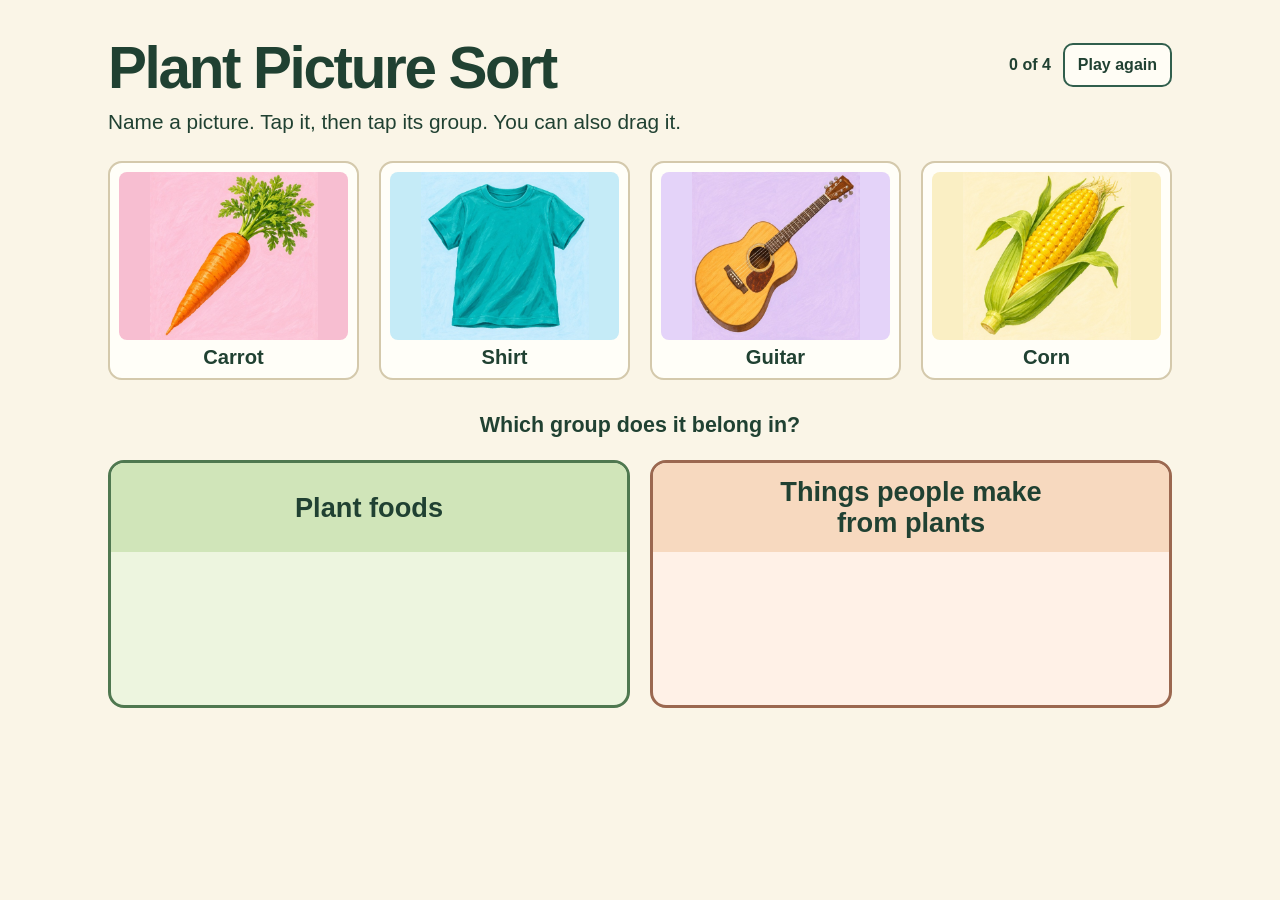
==== plant-picture-sort/index.html @ 2359db8f "Publish Plants and People picture sort" ====
<!doctype html>
<html lang="en">
<head>
<meta charset="utf-8">
<meta name="viewport" content="width=device-width, initial-scale=1">
<title>Plant Foods and Products Sort</title>
<style>
  :root {
    color-scheme: light;
    font-family: "Arial Rounded MT Bold", "Trebuchet MS", Arial, sans-serif;
    color: #204132;
    background: #faf5e7;
    --ink: #204132;
    --match: #286245;
    --focus: #1e5cb0;
  }
  * { box-sizing: border-box; }
  body { margin: 0; }
  button { font: inherit; color: inherit; cursor: pointer; }
  button:focus-visible { outline: 4px solid var(--focus); outline-offset: 4px; }
  main { max-width: 1140px; margin: 0 auto; padding: clamp(14px, 3vw, 38px); }
  header { display: flex; align-items: start; justify-content: space-between; gap: 16px; }
  h1 { margin: 0; font-size: clamp(2rem, 5vw, 3.65rem); line-height: 1.02; letter-spacing: -.04em; }
  .directions { margin: 12px 0 0; font-size: clamp(1rem, 2.25vw, 1.3rem); font-weight: 500; }
  .toolbar { display: flex; align-items: center; gap: 12px; flex-shrink: 0; margin-top: 5px; }
  .count { white-space: nowrap; font-weight: bold; font-variant-numeric: tabular-nums; }
  .reset { border: 2px solid #315f4d; border-radius: 10px; padding: 9px 13px; min-height: 44px; background: #fffdf5; white-space: nowrap; font-weight: bold; }
  .reset:hover { background: #edf4e5; }
  .shelf { display: grid; grid-template-columns: repeat(4, minmax(0, 1fr)); gap: clamp(9px, 2vw, 20px); margin-block: clamp(16px, 3vw, 27px) 12px; }
  .slot { min-width: 0; border-radius: 14px; background: #eee7d6; }
  .card {
    width: 100%; height: 100%; display: flex; flex-direction: column; align-items: center;
    gap: 6px; padding: clamp(5px, 1vw, 9px); border: 2px solid #d4c9ac;
    border-radius: 14px; background: #fffef8; font-weight: bold;
    font-size: clamp(.92rem, 2.4vw, 1.26rem); touch-action: none; user-select: none;
    transition: border-color .12s, box-shadow .12s;
  }
  .card:active { cursor: grabbing; }
  .card:hover, .card[aria-pressed="true"] { border-color: #27604a; box-shadow: 0 0 0 3px #87bd8e; }
  .card.is-placed { visibility: hidden; }
  .card img {
    display: block; width: 100%; height: clamp(73px, 20vh, 168px); object-fit: contain;
    background: var(--picture-bg); border-radius: 8px; pointer-events: none;
  }
  .message {
    margin: 0; min-height: 3.2em; display: flex; align-items: center; justify-content: center;
    padding: 8px 5px; text-align: center; font-weight: bold;
    font-size: clamp(1.03rem, 2.8vw, 1.34rem);
  }
  .message[data-tone="retry"] { color: #813c21; }
  .message[data-tone="correct"] { color: var(--match); }
  .groups { display: grid; grid-template-columns: minmax(0, 1fr) minmax(0, 1fr); gap: clamp(8px, 2vw, 20px); }
  .group {
    display: flex; flex-direction: column; align-items: stretch; min-width: 0; text-align: center;
    padding: 0; overflow: hidden; border-radius: 16px; border: 3px solid var(--edge);
    background: var(--paper); transition: box-shadow .12s;
  }
  .food { --edge: #4f7850; --paper: #edf5df; --band: #d0e5b9; }
  .made { --edge: #9b6850; --paper: #fff1e7; --band: #f7d9bf; }
  .group.ready:hover, .group.is-over { box-shadow: 0 0 0 4px var(--edge); }
  .group-name {
    display: grid; place-items: center; min-height: 3.25em; padding: 7px 5px;
    background: var(--band); font-size: clamp(.94rem, 2.65vw, 1.7rem); font-weight: bold;
    line-height: 1.16;
  }
  .placed-list {
    flex-grow: 1; display: grid; grid-template-columns: repeat(2, minmax(0, 1fr));
    align-content: center; gap: 8px; min-height: clamp(85px, 17vh, 155px);
    padding: clamp(5px, 1.2vw, 12px);
  }
  .placed {
    display: flex; align-items: center; flex-direction: column; justify-content: center;
    gap: 4px; min-width: 0; font-weight: bold; font-size: clamp(.72rem, 1.9vw, 1.06rem);
  }
  .placed img {
    display: block; width: 100%; height: clamp(48px, 11.5vh, 110px); object-fit: contain;
    border-radius: 7px; background: var(--picture-bg);
  }
  .group > span, .group img { pointer-events: none; }
  .ghost {
    position: fixed; z-index: 10; left: 0; top: 0; display: grid; gap: 4px;
    justify-items: center; padding: 5px; pointer-events: none; border-radius: 12px;
    border: 2px solid #27604a; box-shadow: 0 8px 26px #203f3450;
    background: #fffef8; font-weight: bold; text-align: center;
  }
  .ghost img { width: 100%; min-width: 0; object-fit: contain; border-radius: 7px; background: var(--picture-bg); }
  @media (max-width: 545px) {
    header { display: block; }
    .toolbar { justify-content: space-between; margin-top: 10px; }
    .shelf { grid-template-columns: repeat(2, minmax(0, 1fr)); }
    .card img { height: clamp(66px, 12vh, 120px); }
    .message { min-height: 3.75em; }
  }
  @media (prefers-reduced-motion: reduce) { *, *::before, *::after { transition: none !important; } }
</style>
</head>
<body>
<main>
  <header>
    <div>
      <h1>Plant Picture Sort</h1>
      <p class="directions">Name a picture. Tap it, then tap its group. You can also drag it.</p>
    </div>
    <div class="toolbar">
      <span class="count" id="count" aria-label="Pictures sorted">0 of 4</span>
      <button class="reset" id="reset" type="button">Play again</button>
    </div>
  </header>

  <div class="shelf" id="shelf" aria-label="Pictures to sort"></div>
  <p class="message" id="message" role="status" aria-atomic="true">Which group does it belong in?</p>

  <div class="groups" id="groups" aria-label="Sort groups">
    <button class="group food" type="button" data-group="food" aria-label="Plant foods">
      <span class="group-name">Plant foods</span>
      <span class="placed-list"></span>
    </button>
    <button class="group made" type="button" data-group="made" aria-label="Things people make from plants">
      <span class="group-name">Things people make<br>from plants</span>
      <span class="placed-list"></span>
    </button>
  </div>
</main>
<script>
  const items = [
    { id: 'carrot', name: 'Carrot', group: 'food', color: '#f7bed1', image: '[data-uri]', fact: 'A carrot is a root we eat.' },
    { id: 'shirt', name: 'Shirt', group: 'made', color: '#c5ebf7', image: '[data-uri]', fact: 'People can make shirts from cotton fibers.' },
    { id: 'guitar', name: 'Guitar', group: 'made', color: '#e4d3f9', image: '[data-uri]', fact: 'This guitar is made from wood.' },
    { id: 'corn', name: 'Corn', group: 'food', color: '#faefc4', image: '[data-uri]', fact: 'Corn kernels are seeds we eat.' }
  ];
  const shelf = document.getElementById('shelf');
  const message = document.getElementById('message');
  const count = document.getElementById('count');
  const groups = [...document.querySelectorAll('[data-group]')];
  const groupNames = new Map(groups.map(group => [group, group.getAttribute('aria-label')]));
  const reset = document.getElementById('reset');
  const matched = new Set();
  const cards = new Map();
  let selected = null;
  let drag = null;
  let suppressClickFor = null;

  function addPicture(container, item) {
    container.style.setProperty('--picture-bg', item.color);
    const picture = document.createElement('img');
    picture.src = item.image;
    picture.alt = '';
    picture.draggable = false;
    container.append(picture, document.createTextNode(item.name));
  }

  function setMessage(text, tone = '') {
    message.textContent = text;
    message.dataset.tone = tone;
  }

  function select(item) {
    selected = item;
    for (const [id, card] of cards) {
      card.setAttribute('aria-pressed', String(id === selected?.id));
    }
    for (const group of groups) group.classList.toggle('ready', Boolean(selected));
  }

  function place(group, viaKeyboard = false) {
    if (!selected) {
      if (matched.size < items.length) setMessage('Choose a picture first.');
      return;
    }
    const item = selected;
    if (item.group !== group.dataset.group) {
      setMessage('Look again. Is it a plant we eat or something people make?', 'retry');
      if (viaKeyboard) group.focus();
      return;
    }
    if (matched.has(item.id)) return;
    matched.add(item.id);
    select(null);

    const thumb = document.createElement('span');
    thumb.className = 'placed';
    addPicture(thumb, item);
    const list = group.querySelector('.placed-list');
    list.append(thumb);
    const groupName = groupNames.get(group);
    group.setAttribute('aria-label', groupName + ', sorted pictures: ' + [...list.children].map(entry => entry.textContent).join(', '));
    const card = cards.get(item.id);
    card.classList.add('is-placed');
    card.disabled = true;

    count.textContent = matched.size + ' of ' + items.length;
    const finished = matched.size === items.length;
    setMessage(finished ? 'All sorted! Tell why one picture belongs in each group.' : item.fact, 'correct');
    if (viaKeyboard) (shelf.querySelector('.card:not(:disabled)') || reset).focus();
  }

  function groupAt(x, y) {
    return document.elementFromPoint(x, y)?.closest('[data-group]') || null;
  }

  function clearDrag() {
    if (!drag) return;
    const previous = drag;
    drag = null;
    previous.ghost?.remove();
    if (previous.card.hasPointerCapture(previous.pointerId)) previous.card.releasePointerCapture(previous.pointerId);
    for (const group of groups) group.classList.remove('is-over');
  }

  function connectCard(card, item) {
    card.addEventListener('click', (event) => {
      if (suppressClickFor === card) {
        suppressClickFor = null;
        return;
      }
      select(selected === item ? null : item);
      setMessage(selected ? 'Choose a group for ' + item.name.toLowerCase() + '.' : 'Which group does it belong in?');
      if (selected && event.detail === 0) groups[0].focus();
    });
    card.addEventListener('pointerdown', (event) => {
      if (drag || event.button !== 0 || !event.isPrimary) return;
      drag = { item, card, pointerId: event.pointerId, x: event.clientX, y: event.clientY, ghost: null };
      card.setPointerCapture(event.pointerId);
    });
    card.addEventListener('pointermove', (event) => {
      if (drag?.pointerId !== event.pointerId) return;
      if (!drag.ghost && Math.hypot(event.clientX - drag.x, event.clientY - drag.y) < 8) return;
      if (!drag.ghost) {
        select(item);
        setMessage('Slide the picture into a group.');
        const ghost = document.createElement('div');
        ghost.className = 'ghost';
        ghost.setAttribute('aria-hidden', 'true');
        ghost.style.width = Math.min(124, card.offsetWidth) + 'px';
        addPicture(ghost, item);
        document.body.append(ghost);
        drag.ghost = ghost;
      }
      drag.ghost.style.transform = 'translate(' + event.clientX + 'px, ' + event.clientY + 'px) translate(-50%, -50%)';
      const group = groupAt(event.clientX, event.clientY);
      for (const target of groups) target.classList.toggle('is-over', target === group);
    });
    card.addEventListener('pointerup', (event) => {
      if (drag?.pointerId !== event.pointerId) return;
      const moved = Boolean(drag.ghost);
      if (moved) {
        suppressClickFor = card;
        setTimeout(() => { if (suppressClickFor === card) suppressClickFor = null; }, 0);
      }
      clearDrag();
      if (!moved) return;
      const group = groupAt(event.clientX, event.clientY);
      if (group) place(group);
      else setMessage('Choose a group for ' + item.name.toLowerCase() + '.');
    });
    function cancel(event) {
      if (drag?.pointerId !== event.pointerId) return;
      const moved = Boolean(drag.ghost);
      clearDrag();
      if (moved) setMessage('Choose a group for ' + item.name.toLowerCase() + '.');
    }
    card.addEventListener('pointercancel', cancel);
    card.addEventListener('lostpointercapture', cancel);
  }

  function shuffledItems() {
    const order = [...items];
    for (let index = order.length - 1; index > 0; index--) {
      const swap = Math.floor(Math.random() * (index + 1));
      [order[index], order[swap]] = [order[swap], order[index]];
    }
    return order;
  }

  function startRound(order) {
    clearDrag();
    select(null);
    matched.clear();
    for (const group of groups) {
      group.querySelector('.placed-list').replaceChildren();
      group.setAttribute('aria-label', groupNames.get(group));
    }
    cards.clear();
    shelf.replaceChildren();
    for (const item of order) {
      const slot = document.createElement('div');
      slot.className = 'slot';
      const card = document.createElement('button');
      card.type = 'button';
      card.className = 'card';
      card.setAttribute('aria-pressed', 'false');
      addPicture(card, item);
      connectCard(card, item);
      cards.set(item.id, card);
      slot.append(card);
      shelf.append(slot);
    }
    count.textContent = '0 of ' + items.length;
    setMessage('Which group does it belong in?');
  }

  for (const group of groups) {
    group.addEventListener('click', (event) => place(group, event.detail === 0));
  }
  reset.addEventListener('click', (event) => {
    startRound(shuffledItems());
    if (event.detail === 0) shelf.querySelector('.card').focus();
  });
  startRound(items);
</script>
</body>
</html>
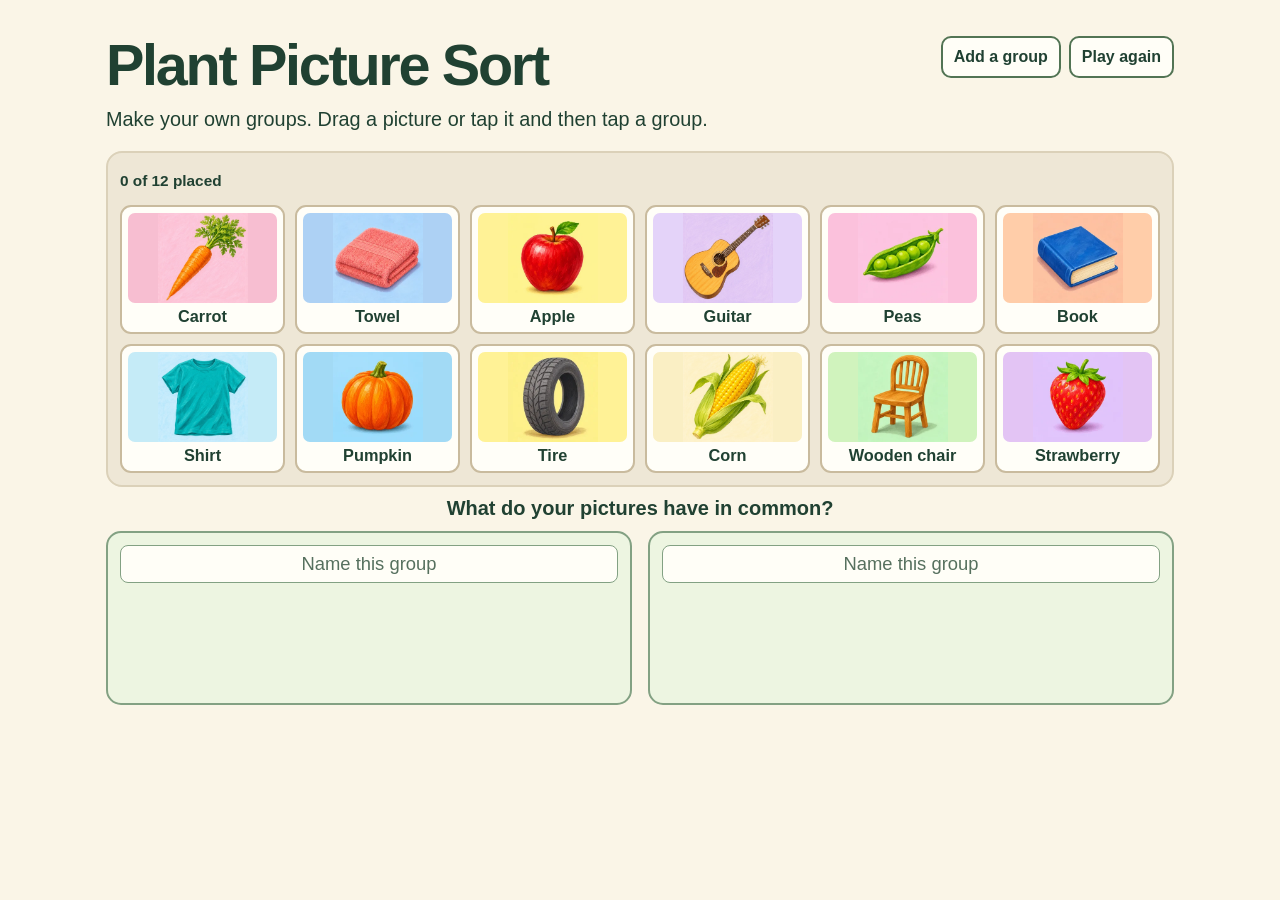
==== commit 39eee464: "Add picture cards and student-defined groups to plant sort" ====
--- a/plant-picture-sort/index.html
+++ b/plant-picture-sort/index.html
@@ -3,95 +3,102 @@
 <head>
 <meta charset="utf-8">
 <meta name="viewport" content="width=device-width, initial-scale=1">
-<title>Plant Foods and Products Sort</title>
+<title>Plant Picture Sort</title>
 <style>
   :root {
     color-scheme: light;
     font-family: "Arial Rounded MT Bold", "Trebuchet MS", Arial, sans-serif;
     color: #204132;
     background: #faf5e7;
-    --ink: #204132;
-    --match: #286245;
+    --edge: #83a183;
     --focus: #1e5cb0;
   }
   * { box-sizing: border-box; }
   body { margin: 0; }
-  button { font: inherit; color: inherit; cursor: pointer; }
-  button:focus-visible { outline: 4px solid var(--focus); outline-offset: 4px; }
-  main { max-width: 1140px; margin: 0 auto; padding: clamp(14px, 3vw, 38px); }
-  header { display: flex; align-items: start; justify-content: space-between; gap: 16px; }
-  h1 { margin: 0; font-size: clamp(2rem, 5vw, 3.65rem); line-height: 1.02; letter-spacing: -.04em; }
-  .directions { margin: 12px 0 0; font-size: clamp(1rem, 2.25vw, 1.3rem); font-weight: 500; }
-  .toolbar { display: flex; align-items: center; gap: 12px; flex-shrink: 0; margin-top: 5px; }
-  .count { white-space: nowrap; font-weight: bold; font-variant-numeric: tabular-nums; }
-  .reset { border: 2px solid #315f4d; border-radius: 10px; padding: 9px 13px; min-height: 44px; background: #fffdf5; white-space: nowrap; font-weight: bold; }
-  .reset:hover { background: #edf4e5; }
-  .shelf { display: grid; grid-template-columns: repeat(4, minmax(0, 1fr)); gap: clamp(9px, 2vw, 20px); margin-block: clamp(16px, 3vw, 27px) 12px; }
-  .slot { min-width: 0; border-radius: 14px; background: #eee7d6; }
+  button, input { font: inherit; color: inherit; }
+  button { cursor: pointer; }
+  button:focus-visible, input:focus-visible { outline: 4px solid var(--focus); outline-offset: 3px; }
+  button:disabled { cursor: default; }
+  main { max-width: 1140px; margin: 0 auto; padding: clamp(14px, 3vw, 36px); }
+  header { display: flex; align-items: start; justify-content: space-between; gap: 14px; }
+  h1 { margin: 0; font-size: clamp(2rem, 5vw, 3.6rem); line-height: 1.02; letter-spacing: -.04em; }
+  .directions { margin: 11px 0 0; font-size: clamp(1rem, 2.25vw, 1.24rem); line-height: 1.35; }
+  .toolbar { display: flex; align-items: center; flex-wrap: wrap; gap: 8px; }
+  .control {
+    min-height: 42px; padding: 7px 11px; border: 2px solid #527454;
+    border-radius: 10px; background: #fffef7; font-weight: bold; white-space: nowrap;
+  }
+  .control:hover:not(:disabled) { background: #e8f1dd; }
+  .tray {
+    margin-top: 18px; background: #eee7d6; border: 2px solid #dbd1b9;
+    border-radius: 16px; padding: clamp(7px, 1.2vw, 12px);
+  }
+  .tray-top { display: flex; align-items: center; justify-content: space-between; gap: 8px; margin-bottom: 8px; }
+  .count { font-size: .96rem; font-weight: bold; white-space: nowrap; }
+  #return-picture { min-height: 32px; font-size: .88rem; padding: 4px 9px; }
+  #return-picture:disabled { visibility: hidden; }
+  .shelf {
+    display: grid; grid-template-columns: repeat(6, minmax(0, 1fr));
+    gap: clamp(5px, 1vw, 10px); align-content: start;
+    min-height: calc(2 * (clamp(54px, 10vh, 98px) + 35px) + 10px);
+  }
   .card {
-    width: 100%; height: 100%; display: flex; flex-direction: column; align-items: center;
-    gap: 6px; padding: clamp(5px, 1vw, 9px); border: 2px solid #d4c9ac;
-    border-radius: 14px; background: #fffef8; font-weight: bold;
-    font-size: clamp(.92rem, 2.4vw, 1.26rem); touch-action: none; user-select: none;
-    transition: border-color .12s, box-shadow .12s;
+    width: 100%; min-width: 0; display: flex; flex-direction: column; align-items: center;
+    gap: 4px; padding: clamp(3px, .7vw, 6px); border: 2px solid #c9bb9e;
+    border-radius: 11px; background: #fffef8; font-weight: bold;
+    font-size: clamp(.82rem, 1.7vw, 1.02rem); touch-action: none; user-select: none;
   }
   .card:active { cursor: grabbing; }
-  .card:hover, .card[aria-pressed="true"] { border-color: #27604a; box-shadow: 0 0 0 3px #87bd8e; }
-  .card.is-placed { visibility: hidden; }
-  .card img {
-    display: block; width: 100%; height: clamp(73px, 20vh, 168px); object-fit: contain;
-    background: var(--picture-bg); border-radius: 8px; pointer-events: none;
+  .card:hover, .card[aria-pressed="true"] { border-color: #27604a; }
+  .card[aria-pressed="true"] { box-shadow: 0 0 0 3px #87bd8e; }
+  .card img { height: clamp(54px, 10vh, 98px); }
+  .picture {
+    display: block; width: 100%; object-fit: contain; border-radius: 7px;
+    background: var(--picture-bg); pointer-events: none;
   }
   .message {
-    margin: 0; min-height: 3.2em; display: flex; align-items: center; justify-content: center;
-    padding: 8px 5px; text-align: center; font-weight: bold;
-    font-size: clamp(1.03rem, 2.8vw, 1.34rem);
-  }
-  .message[data-tone="retry"] { color: #813c21; }
-  .message[data-tone="correct"] { color: var(--match); }
-  .groups { display: grid; grid-template-columns: minmax(0, 1fr) minmax(0, 1fr); gap: clamp(8px, 2vw, 20px); }
+    margin: 0; min-height: 44px; display: flex; align-items: center; justify-content: center;
+    padding: 6px 2px; text-align: center; font-weight: bold;
+    font-size: clamp(1rem, 2.5vw, 1.25rem);
+  }
+  .groups { display: grid; grid-template-columns: repeat(2, minmax(0, 1fr)); gap: clamp(7px, 2vw, 16px); }
   .group {
-    display: flex; flex-direction: column; align-items: stretch; min-width: 0; text-align: center;
-    padding: 0; overflow: hidden; border-radius: 16px; border: 3px solid var(--edge);
-    background: var(--paper); transition: box-shadow .12s;
-  }
-  .food { --edge: #4f7850; --paper: #edf5df; --band: #d0e5b9; }
-  .made { --edge: #9b6850; --paper: #fff1e7; --band: #f7d9bf; }
-  .group.ready:hover, .group.is-over { box-shadow: 0 0 0 4px var(--edge); }
+    display: flex; flex-direction: column; min-width: 0; padding: clamp(6px, 1.45vw, 12px);
+    min-height: 174px; border-radius: 15px; border: 2px solid var(--edge);
+    background: #edf5e1;
+  }
+  .group.ready { border-style: dashed; }
+  .group.is-over, .tray.is-over { outline: 3px solid #347651; outline-offset: 2px; }
   .group-name {
-    display: grid; place-items: center; min-height: 3.25em; padding: 7px 5px;
-    background: var(--band); font-size: clamp(.94rem, 2.65vw, 1.7rem); font-weight: bold;
-    line-height: 1.16;
-  }
+    width: 100%; min-width: 0; height: 38px; border: 1px solid #83a183;
+    border-radius: 8px; padding: 5px 9px; text-align: center; background: #fffef7;
+    font-size: clamp(.93rem, 2vw, 1.15rem); font-weight: bold;
+  }
+  .group-name::placeholder { color: #56705e; opacity: 1; font-weight: normal; }
   .placed-list {
-    flex-grow: 1; display: grid; grid-template-columns: repeat(2, minmax(0, 1fr));
-    align-content: center; gap: 8px; min-height: clamp(85px, 17vh, 155px);
-    padding: clamp(5px, 1.2vw, 12px);
-  }
-  .placed {
-    display: flex; align-items: center; flex-direction: column; justify-content: center;
-    gap: 4px; min-width: 0; font-weight: bold; font-size: clamp(.72rem, 1.9vw, 1.06rem);
-  }
-  .placed img {
-    display: block; width: 100%; height: clamp(48px, 11.5vh, 110px); object-fit: contain;
-    border-radius: 7px; background: var(--picture-bg);
-  }
-  .group > span, .group img { pointer-events: none; }
+    display: grid; grid-template-columns: repeat(auto-fill, minmax(76px, 1fr));
+    gap: 7px; margin-top: 9px; align-content: start;
+  }
+  .placed-list .card img { height: clamp(45px, 8vh, 73px); }
+  .place-here { align-self: center; margin-top: auto; min-height: 37px; padding: 4px 11px; }
+  .place-here:disabled { visibility: hidden; }
   .ghost {
     position: fixed; z-index: 10; left: 0; top: 0; display: grid; gap: 4px;
-    justify-items: center; padding: 5px; pointer-events: none; border-radius: 12px;
+    justify-items: center; padding: 5px; pointer-events: none; border-radius: 10px;
     border: 2px solid #27604a; box-shadow: 0 8px 26px #203f3450;
     background: #fffef8; font-weight: bold; text-align: center;
   }
-  .ghost img { width: 100%; min-width: 0; object-fit: contain; border-radius: 7px; background: var(--picture-bg); }
-  @media (max-width: 545px) {
+  .ghost img { height: clamp(52px, 10vh, 100px); }
+  @media (max-width: 720px) {
     header { display: block; }
-    .toolbar { justify-content: space-between; margin-top: 10px; }
-    .shelf { grid-template-columns: repeat(2, minmax(0, 1fr)); }
-    .card img { height: clamp(66px, 12vh, 120px); }
-    .message { min-height: 3.75em; }
-  }
-  @media (prefers-reduced-motion: reduce) { *, *::before, *::after { transition: none !important; } }
+    .toolbar { margin-top: 9px; }
+    .shelf { grid-template-columns: repeat(4, minmax(0, 1fr)); }
+  }
+  @media (max-width: 440px) {
+    .shelf { grid-template-columns: repeat(3, minmax(0, 1fr)); }
+    .group { min-height: 134px; }
+    .placed-list { grid-template-columns: repeat(auto-fill, minmax(52px, 1fr)); }
+  }
 </style>
 </head>
 <body>
@@ -99,103 +106,108 @@
   <header>
     <div>
       <h1>Plant Picture Sort</h1>
-      <p class="directions">Name a picture. Tap it, then tap its group. You can also drag it.</p>
+      <p class="directions">Make your own groups. Drag a picture or tap it and then tap a group.</p>
     </div>
     <div class="toolbar">
-      <span class="count" id="count" aria-label="Pictures sorted">0 of 4</span>
-      <button class="reset" id="reset" type="button">Play again</button>
+      <button class="control" id="add-group" type="button">Add a group</button>
+      <button class="control" id="reset" type="button">Play again</button>
     </div>
   </header>
 
-  <div class="shelf" id="shelf" aria-label="Pictures to sort"></div>
-  <p class="message" id="message" role="status" aria-atomic="true">Which group does it belong in?</p>
-
-  <div class="groups" id="groups" aria-label="Sort groups">
-    <button class="group food" type="button" data-group="food" aria-label="Plant foods">
-      <span class="group-name">Plant foods</span>
-      <span class="placed-list"></span>
-    </button>
-    <button class="group made" type="button" data-group="made" aria-label="Things people make from plants">
-      <span class="group-name">Things people make<br>from plants</span>
-      <span class="placed-list"></span>
-    </button>
-  </div>
+  <section class="tray" id="tray" data-zone="tray" aria-label="Pictures to sort">
+    <div class="tray-top">
+      <span class="count" id="count"></span>
+      <button class="control" id="return-picture" type="button" disabled>Put back</button>
+    </div>
+    <div class="shelf" id="shelf"></div>
+  </section>
+  <p class="message" id="message" role="status" aria-atomic="true"></p>
+  <div class="groups" id="groups" aria-label="Your groups"></div>
 </main>
 <script>
   const items = [
-    { id: 'carrot', name: 'Carrot', group: 'food', color: '#f7bed1', image: '[data-uri]', fact: 'A carrot is a root we eat.' },
-    { id: 'shirt', name: 'Shirt', group: 'made', color: '#c5ebf7', image: '[data-uri]', fact: 'People can make shirts from cotton fibers.' },
-    { id: 'guitar', name: 'Guitar', group: 'made', color: '#e4d3f9', image: '[data-uri]', fact: 'This guitar is made from wood.' },
-    { id: 'corn', name: 'Corn', group: 'food', color: '#faefc4', image: '[data-uri]